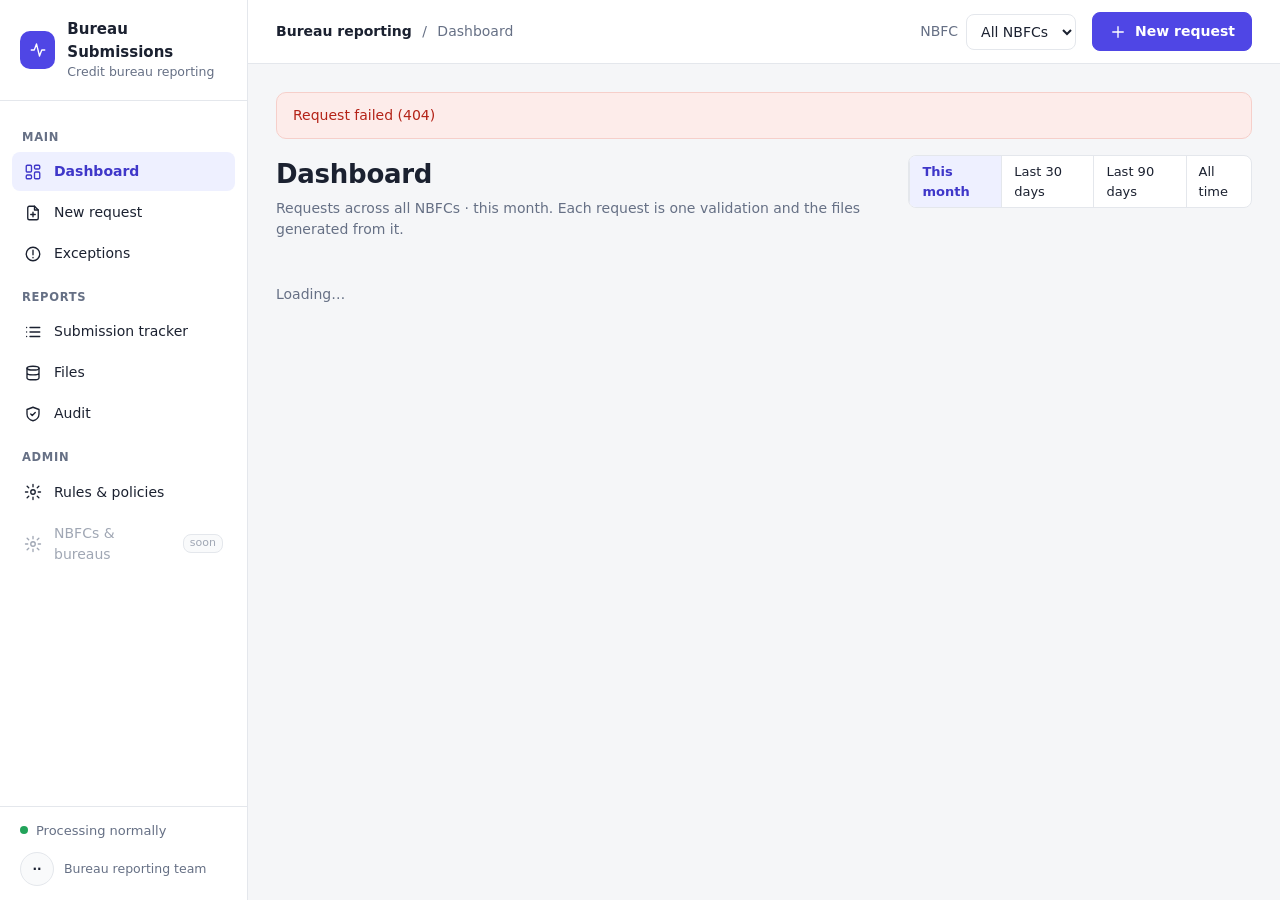
==== frontend/index.html @ a6d44965 "Bureau submissions on AWS serverless Moves the bureau submission platform from EC2 (Docker, Flask pa" ====
<!doctype html>
<html lang="en">
<head>
  <meta charset="utf-8">
  <meta name="viewport" content="width=device-width, initial-scale=1">
  <title>Dashboard · Bureau Submissions</title>
  <link rel="stylesheet" href="app.css">
  <script defer src="config.js"></script>
  <script defer src="vendor/oidc-client-ts.min.js"></script>
  <script defer src="js/core.js"></script>
  <script defer src="js/dashboard.js"></script>
  <script defer src="vendor/alpine.min.js"></script>
</head>
<body data-nav="dashboard" data-crumb="Dashboard">
<main class="content" x-data="dashboard" @tenant-changed.window="load()">
  <div class="page-head">
    <div>
      <h1>Dashboard</h1>
      <p class="subtitle">Requests <span x-text="$store.app.tenant ? 'for ' + $store.app.tenant : 'across all NBFCs'"></span>
        · <span x-text="periodLabel().toLowerCase()"></span>. Each request is one validation and the files generated from it.</p>
    </div>
    <div class="segmented">
      <template x-for="p in periods" :key="p.value">
        <a href="#" :class="p.value === period && 'on'" @click.prevent="period = p.value; load()" x-text="p.label"></a>
      </template>
    </div>
  </div>

  <p class="loading" x-show="!board">Loading…</p>
  <template x-if="board">
    <div>
      <div class="kpis">
        <a class="kpi" :href="tracker()"><span class="label">Requests raised</span>
          <span class="value" x-text="board.raised"></span><span class="hint" x-text="board.scheduled + ' scheduled'"></span></a>
        <template x-for="st in board.stages" :key="st.value">
          <a class="kpi" :class="'k-' + st.value" :href="tracker(st.value)"><span class="label" x-text="st.label"></span>
            <span class="value" x-text="st.count"></span><span class="hint" x-text="stageHint(st)"></span></a>
        </template>
      </div>

      <div class="kpis small">
        <div class="kpi"><span class="label">Records validated</span><span class="value" x-text="F.num(board.records)"></span>
          <span class="hint" x-text="F.pct(board.acceptance_rate) + ' accepted'"></span></div>
        <div class="kpi"><span class="label">Loans excluded</span><span class="value" x-text="F.num(board.excluded)"></span>
          <span class="hint">by user exceptions</span></div>
        <div class="kpi"><span class="label">Loans overridden</span><span class="value" x-text="F.num(board.overridden)"></span>
          <span class="hint">OD days / balance / amounts</span></div>
        <div class="kpi"><span class="label">Files generated</span><span class="value" x-text="F.num(board.files_generated)"></span>
          <span class="hint" x-text="F.num(board.records_submitted) + ' records submitted'"></span></div>
      </div>

      <div class="grid two">
        <div class="panel flush">
          <div class="panel-head"><h2>Needs attention</h2>
            <span class="muted" x-text="board.attention.length + (queueSlow() ? 1 : 0)"></span></div>
          <ul class="attention" x-show="board.attention.length || queueSlow()">
            <li class="bad" x-show="queueSlow()"><strong>Runs are waiting.</strong> The oldest submitted request has waited
              <span x-text="F.age($store.app.health?.waiting_seconds)"></span>. Recovery re-starts it within 15 minutes;
              check the worker alarms if it persists.</li>
            <template x-for="a in board.attention" :key="a.batch_id">
              <li :class="a.stage === 'FAILED' ? 'bad' : 'warn'">
                <a class="mono" :href="'batch.html?id=' + a.batch_id" x-text="a.batch_id"></a>
                · <span x-text="a.tenant_id"></span> · <span x-text="F.d(a.as_of_date)"></span><div x-text="a.reason"></div></li>
            </template>
          </ul>
          <div class="panel-body muted" x-show="!board.attention.length && !queueSlow()">Nothing needs attention.</div>
        </div>

        <div class="panel flush">
          <div class="panel-head"><h2>Bureaus</h2><span class="muted">files in the period</span></div>
          <div class="panel-body" x-show="board.bureaus.length">
            <template x-for="b in board.bureaus" :key="b.bureau">
              <div class="meter-row"><div class="meter-label"><strong x-text="F.title(b.bureau)"></strong>
                <span class="muted" x-text="`${b.files} file(s) · ${F.num(b.records)} records · last ${F.dt(b.last)}`"></span></div>
                <div class="meter"><span :style="`width: ${b.share}%`"></span></div></div>
            </template>
          </div>
          <div class="panel-body muted" x-show="!board.bureaus.length">No files generated in this period.</div>
        </div>
      </div>

      <div class="panel flush" x-show="board.nbfc_status">
        <div class="panel-head"><h2>NBFC status</h2><span class="muted">latest request of each active NBFC</span></div>
        <div class="table-wrap"><table>
          <thead><tr><th>NBFC</th><th>Latest request</th><th>As of</th><th>Stage</th><th class="num">Records</th><th>Files</th><th>Last activity</th></tr></thead>
          <tbody>
            <template x-for="n in board.nbfc_status || []" :key="n.tenant_id">
              <tr><td x-text="n.display_name"></td>
                <template x-if="n.latest">
                  <td class="mono"><a :href="'batch.html?id=' + n.latest.batch_id" x-text="n.latest.batch_id"></a></td></template>
                <template x-if="n.latest"><td x-text="F.d(n.latest.as_of_date)"></td></template>
                <template x-if="n.latest"><td><span class="badge" :class="'s-' + n.latest.stage" x-text="n.latest.stage_label"></span></td></template>
                <template x-if="n.latest"><td class="num" x-text="n.latest.records ? F.num(n.latest.records) : ''"></td></template>
                <template x-if="n.latest"><td x-text="n.latest.files.join(', ') || '—'"></td></template>
                <template x-if="n.latest"><td x-text="F.dt(n.latest.last_activity)"></td></template>
                <template x-if="!n.latest"><td colspan="6" class="muted">No requests yet</td></template>
              </tr>
            </template>
          </tbody>
        </table></div>
      </div>

      <div class="panel flush">
        <div class="panel-head"><h2>Recent requests</h2><a :href="tracker()">All in the tracker</a></div>
        <div class="table-wrap" x-show="board.recent.length"><table>
          <thead><tr><th>Request</th><th>NBFC</th><th>As of</th><th>Stage</th><th class="num">Records</th><th class="num">Excluded</th><th>Files</th><th>Requested</th></tr></thead>
          <tbody>
            <template x-for="r in board.recent" :key="r.batch_id">
              <tr><td class="mono"><a :href="'batch.html?id=' + r.batch_id" x-text="r.batch_id"></a></td>
                <td x-text="r.tenant_id"></td><td x-text="F.d(r.as_of_date)"></td>
                <td><span class="badge" :class="'s-' + r.stage" x-text="r.stage_label"></span></td>
                <td class="num" x-text="r.records ? F.num(r.records) : ''"></td><td class="num" x-text="r.excluded || ''"></td>
                <td x-text="r.files.join(', ') || '—'"></td>
                <td x-text="F.dt(r.created_at) + ' · ' + (r.requested_by || '—')"></td></tr>
            </template>
          </tbody>
        </table></div>
        <div class="panel-body muted" x-show="!board.recent.length">No requests in this period. <a href="new.html">Create one</a>.</div>
      </div>
    </div>
  </template>
</main>
</body>
</html>
---- frontend/app.css ----
:root {
  --bg: #f5f6f8; --panel: #fff; --text: #1b2130; --muted: #667085; --line: #e4e7ec; --soft: #f9fafb;
  --accent: #4f46e5; --accent-soft: #eef0ff; --accent-text: #3f37c9;
  --ok: #157f3d; --ok-bg: #e7f6ec; --warn: #8a5a00; --warn-bg: #fdf3dc; --bad: #b42318; --bad-bg: #fdecea;
  --run: #3f37c9; --run-bg: #eef0ff; --radius: 12px; --sidebar: 248px;
}
* { box-sizing: border-box; }
html, body { margin: 0; }
body { font: 14px/1.5 Inter, system-ui, -apple-system, "Segoe UI", Roboto, sans-serif; background: var(--bg); color: var(--text); }
a { color: var(--accent-text); text-decoration: none; }
a:hover { text-decoration: underline; }
.icon { width: 18px; height: 18px; fill: none; stroke: currentColor; stroke-width: 1.8; stroke-linecap: round; stroke-linejoin: round; flex: none; }

/* ---------- shell */
.shell { display: flex; min-height: 100vh; }
.sidebar { width: var(--sidebar); background: var(--panel); border-right: 1px solid var(--line); display: flex; flex-direction: column;
  position: sticky; top: 0; height: 100vh; }
.brand { display: flex; gap: 12px; align-items: center; padding: 18px 20px; border-bottom: 1px solid var(--line); }
.brand-mark { width: 38px; height: 38px; border-radius: 10px; background: var(--accent); color: #fff; display: grid; place-items: center; }
.brand strong { display: block; font-size: 15px; }
.brand small, .user small { display: block; color: var(--muted); font-size: 12.5px; }
.sidebar nav { padding: 12px; flex: 1; overflow-y: auto; }
.nav-group { font-size: 11.5px; font-weight: 600; letter-spacing: .06em; text-transform: uppercase; color: var(--muted); margin: 16px 10px 6px; }
.nav-item { display: flex; align-items: center; gap: 12px; padding: 9px 12px; border-radius: 8px; color: var(--text); margin-bottom: 2px; }
.nav-item:hover { background: var(--soft); text-decoration: none; }
.nav-item.active { background: var(--accent-soft); color: var(--accent-text); font-weight: 600; }
.nav-item.soon { color: #a0a7b4; cursor: default; }
.nav-item.soon em { margin-left: auto; font-style: normal; font-size: 11px; background: var(--soft); border: 1px solid var(--line); border-radius: 8px; padding: 0 6px; }
.sidebar-foot { border-top: 1px solid var(--line); padding: 14px 20px; }
.worker { display: flex; align-items: center; gap: 8px; font-size: 13px; color: var(--muted); margin-bottom: 12px; }
.worker .dot { width: 8px; height: 8px; border-radius: 50%; background: #9aa1ad; }
.worker.ok .dot { background: #22a35a; } .worker.down { color: var(--bad); } .worker.down .dot { background: var(--bad); }
.user { display: flex; gap: 10px; align-items: center; }
.avatar { width: 34px; height: 34px; border-radius: 50%; background: var(--soft); border: 1px solid var(--line); display: grid; place-items: center; font-size: 12px; font-weight: 600; }

.main { flex: 1; min-width: 0; display: flex; flex-direction: column; }
.topbar { height: 64px; background: var(--panel); border-bottom: 1px solid var(--line); display: flex; align-items: center; gap: 16px; padding: 0 28px;
  position: sticky; top: 0; z-index: 5; }
.crumbs { flex: 1; color: var(--muted); }
.crumbs a { color: var(--text); font-weight: 600; } .crumbs span { margin: 0 6px; }
.tenant-picker { display: flex; align-items: center; gap: 8px; }
.tenant-picker label { margin: 0; font-weight: 500; color: var(--muted); }
.content { padding: 28px; max-width: 1360px; width: 100%; }

/* ---------- page parts */
.page-head { display: flex; align-items: flex-start; justify-content: space-between; gap: 16px; margin-bottom: 20px; }
h1 { font-size: 26px; margin: 0; letter-spacing: -.01em; }
.subtitle { color: var(--muted); margin: 4px 0 0; }
h2 { font-size: 16px; margin: 0; }
.panel { background: var(--panel); border: 1px solid var(--line); border-radius: var(--radius); padding: 20px; margin-bottom: 20px; }
.panel-head { display: flex; justify-content: space-between; align-items: center; padding: 16px 20px; border-bottom: 1px solid var(--line); }
.panel.flush { padding: 0; overflow: hidden; }
.panel.flush table { border: 0; }
.panel.flush .panel-body { padding: 16px 20px; }
.grid { display: grid; gap: 20px; }
.cards { grid-template-columns: repeat(auto-fit, minmax(220px, 1fr)); margin-bottom: 20px; }
.card { background: var(--panel); border: 1px solid var(--line); border-radius: var(--radius); padding: 20px; }
.card .label { color: var(--muted); } .card .value { font-size: 30px; font-weight: 600; margin: 4px 0; }
.card .hint { margin: 0; }

.table-wrap { overflow-x: auto; }
table { width: 100%; border-collapse: collapse; background: var(--panel); }
th, td { text-align: left; padding: 11px 16px; border-bottom: 1px solid var(--line); vertical-align: top; }
th { font-size: 12.5px; font-weight: 500; color: var(--muted); background: var(--soft); }
tr:last-child td { border-bottom: 0; }
td.num, th.num { text-align: right; font-variant-numeric: tabular-nums; }
.muted { color: var(--muted); }
.mono { font-family: ui-monospace, "Cascadia Mono", Consolas, monospace; font-size: 12.5px; }
.badge { display: inline-flex; align-items: center; gap: 6px; padding: 2px 10px; border-radius: 999px; font-size: 12px; font-weight: 600; white-space: nowrap; }
.b-SUCCEEDED, .b-ACCEPTED, .b-VALIDATED { color: var(--ok); background: var(--ok-bg); }
.b-FAILED, .b-REJECTED, .b-REJECT_RECORD, .b-REJECT_FILE { color: var(--bad); background: var(--bad-bg); }
.b-PARTIAL, .b-REJECT_SEGMENT, .b-REJECT_FIELD, .b-WARN, .b-CANCELLED, .b-PURGED { color: var(--warn); background: var(--warn-bg); }
.b-PENDING, .b-RUNNING, .b-BUILDING, .b-EXTRACTED { color: var(--run); background: var(--run-bg); }
.flash { padding: 12px 16px; border-radius: 10px; margin-bottom: 16px; border: 1px solid transparent; }
.flash.ok { background: var(--ok-bg); color: var(--ok); border-color: #c6ebd3; }
.flash.error { background: var(--bad-bg); color: var(--bad); border-color: #f6cfca; }

/* ---------- forms */
form.inline { display: inline; }
label { display: block; font-weight: 600; margin: 14px 0 6px; }
.choices label { display: inline-flex; align-items: center; gap: 8px; font-weight: 400; margin: 4px 18px 4px 0; }
input[type=date], select, input[type=text], textarea { padding: 8px 10px; border: 1px solid var(--line); border-radius: 8px; font: inherit; background: #fff; color: var(--text); }
input:focus, select:focus, textarea:focus { outline: 2px solid var(--accent-soft); border-color: var(--accent); }
button, .button { display: inline-flex; align-items: center; gap: 8px; background: var(--accent); color: #fff; border: 1px solid var(--accent); border-radius: 8px;
  padding: 8px 16px; font: inherit; font-weight: 600; cursor: pointer; text-decoration: none; white-space: nowrap; }
button:hover, .button:hover { filter: brightness(1.05); text-decoration: none; }
button.secondary, .button.secondary { background: #fff; color: var(--text); border-color: var(--line); }
button.small { padding: 3px 10px; font-size: 12.5px; font-weight: 500; }
.row { display: flex; gap: 16px; flex-wrap: wrap; align-items: flex-end; }
.hint { color: var(--muted); font-size: 12.5px; margin-top: 4px; }
.disabled { color: #a3a9b5; }
.error-text { color: var(--bad); white-space: pre-wrap; }
.pager { margin-top: 12px; display: flex; gap: 12px; align-items: center; }

@media (max-width: 900px) {
  .sidebar { width: 64px; } .brand span:last-child, .nav-item span, .nav-item em, .nav-group, .sidebar-foot .user span:last-child,
  .worker { font-size: 0; } .brand { padding: 14px; } .nav-item { justify-content: center; }
  .topbar { padding: 0 16px; } .content { padding: 16px; } .crumbs { display: none; }
}

/* Exceptions page */
.grid.two { grid-template-columns: repeat(auto-fit, minmax(360px, 1fr)); }
.stack input[type=text], .stack textarea, .stack select { width: 100%; box-sizing: border-box; }
.stack .row > div { flex: 1; min-width: 140px; }
.scope { padding: 14px 20px; }
.scope label { margin-top: 0; }
.status { display: flex; justify-content: space-between; align-items: center; gap: 16px; border-left: 4px solid var(--ok); }
.status.stale { border-left-color: var(--warn); }
tr.removed td { color: var(--muted); }
label.confirm { display: flex; gap: 8px; align-items: flex-start; font-weight: 400; background: var(--warn-bg);
  border-radius: 8px; padding: 10px 12px; }
.b-DRAFT { color: var(--accent-text); background: var(--accent-soft); }
.status .actions { display: flex; gap: 8px; flex: none; }
.steps { display: flex; gap: 0; list-style: none; padding: 0; margin: 0 0 20px; counter-reset: step; }
.steps li { flex: 1; padding: 10px 14px; border: 1px solid var(--line); background: var(--panel); color: var(--muted);
  counter-increment: step; font-weight: 500; }
.steps li::before { content: counter(step) ". "; }
.steps li + li { border-left: 0; }
.steps li:first-child { border-radius: var(--radius) 0 0 var(--radius); }
.steps li:last-child { border-radius: 0 var(--radius) var(--radius) 0; }
.steps li.done { color: var(--ok); }
.steps li.current { background: var(--accent-soft); color: var(--accent-text); font-weight: 600; }
.button.small { padding: 3px 10px; font-size: 12.5px; }

/* Dashboard */
.segmented { display: inline-flex; border: 1px solid var(--line); border-radius: 8px; overflow: hidden; background: var(--panel); }
.segmented a { padding: 6px 12px; color: var(--text); border-left: 1px solid var(--line); font-size: 13px; }
.segmented a:first-child { border-left: 0; }
.segmented a.on { background: var(--accent-soft); color: var(--accent-text); font-weight: 600; }
.segmented a:hover { text-decoration: none; background: var(--soft); }
.kpis { display: grid; grid-template-columns: repeat(auto-fit, minmax(150px, 1fr)); gap: 12px; margin-bottom: 16px; }
.kpi { display: flex; flex-direction: column; gap: 2px; background: var(--panel); border: 1px solid var(--line);
  border-radius: var(--radius); padding: 14px 16px; color: var(--text); border-top: 3px solid var(--line); }
a.kpi:hover { text-decoration: none; border-color: var(--accent); }
.kpi .label { color: var(--muted); font-size: 12.5px; }
.kpi .value { font-size: 28px; font-weight: 600; font-variant-numeric: tabular-nums; }
.kpis.small .value { font-size: 22px; }
.kpi .hint { color: var(--muted); font-size: 12px; }
.k-AWAITING_EXCEPTIONS { border-top-color: var(--accent); }
.k-IN_PROGRESS { border-top-color: var(--run); }
.k-VALIDATED { border-top-color: var(--warn); }
.k-COMPLETED { border-top-color: var(--ok); }
.k-FAILED { border-top-color: var(--bad); }
.k-CANCELLED { border-top-color: #9aa1ad; }
.s-AWAITING_EXCEPTIONS { color: var(--accent-text); background: var(--accent-soft); }
.s-IN_PROGRESS { color: var(--run); background: var(--run-bg); }
.s-VALIDATED { color: var(--warn); background: var(--warn-bg); }
.s-COMPLETED { color: var(--ok); background: var(--ok-bg); }
.s-FAILED { color: var(--bad); background: var(--bad-bg); }
.s-CANCELLED { color: var(--muted); background: var(--soft); }
.attention { list-style: none; margin: 0; padding: 0; }
.attention li { padding: 10px 20px; border-bottom: 1px solid var(--line); border-left: 3px solid var(--warn); }
.attention li.bad { border-left-color: var(--bad); }
.attention li:last-child { border-bottom: 0; }
.attention li div { color: var(--muted); font-size: 12.5px; }
.meter-row { margin-bottom: 14px; }
.meter-label { display: flex; justify-content: space-between; gap: 8px; margin-bottom: 4px; flex-wrap: wrap; }
.meter { height: 8px; background: var(--soft); border-radius: 999px; overflow: hidden; }
.meter span { display: block; height: 100%; background: var(--accent); border-radius: 999px; }
.nowrap { white-space: nowrap; }

/* Rules & policies */
table.rules tr.changed td { background: var(--accent-soft); }
table.rules tr.off td:not(:last-child) { color: var(--muted); }
.rule-form { display: flex; gap: 6px; align-items: center; flex-wrap: wrap; }
.rule-form select, .rule-form input[type=text] { padding: 4px 8px; font-size: 13px; }
label.toggle { display: inline-flex; gap: 4px; align-items: center; font-weight: 500; margin: 0; }
pre.sql { white-space: pre-wrap; font-size: 12px; background: var(--soft); border: 1px solid var(--line); border-radius: 8px; padding: 8px 10px; margin: 6px 0 0; }
button.linkish { background: none; border: 0; padding: 0; color: var(--accent-text); font: inherit; font-size: 12.5px; cursor: pointer; }
button.linkish:hover { text-decoration: underline; filter: none; }
.rule-form input[type=date], .rule-form input[type=number] { padding: 4px 8px; font-size: 13px; border: 1px solid var(--line); border-radius: 8px; }
.custom-form fieldset { border: 1px solid var(--line); border-radius: 10px; padding: 4px 14px 12px; margin: 14px 0 0; }
.custom-form legend { font-weight: 600; padding: 0 6px; }
.custom-form .row > div { min-width: 140px; }
.custom-form .grow { flex: 1; }
.preview { margin-top: 12px; background: var(--soft); border: 1px solid var(--line); border-radius: 10px; padding: 12px 14px; }
table.mini { width: auto; margin-top: 8px; } table.mini td, table.mini th { padding: 4px 10px; }

/* Static frontend */
[x-cloak] { display: none !important; }
.loading { color: var(--muted); padding: 24px 0; }
.center-page { display: grid; place-items: center; min-height: 100vh; }

/* Login */
body.login-page { display: grid; place-items: center; min-height: 100vh; }
.login-box { width: 100%; max-width: 380px; background: var(--panel); border: 1px solid var(--line); border-radius: var(--radius);
  padding: 24px 28px; margin: 16px; box-sizing: border-box; }
.login-box .brand { padding: 0 0 16px; border-bottom: 0; }
.login-box input[type=text], .login-box input[type=password] { width: 100%; box-sizing: border-box; }
.stack.narrow { max-width: 420px; }
.stack.narrow input[type=password] { width: 100%; box-sizing: border-box; }
input[type=password] { padding: 8px 10px; border: 1px solid var(--line); border-radius: 8px; font: inherit; }
.user-actions { margin-top: 8px; font-size: 12.5px; display: flex; gap: 12px; }
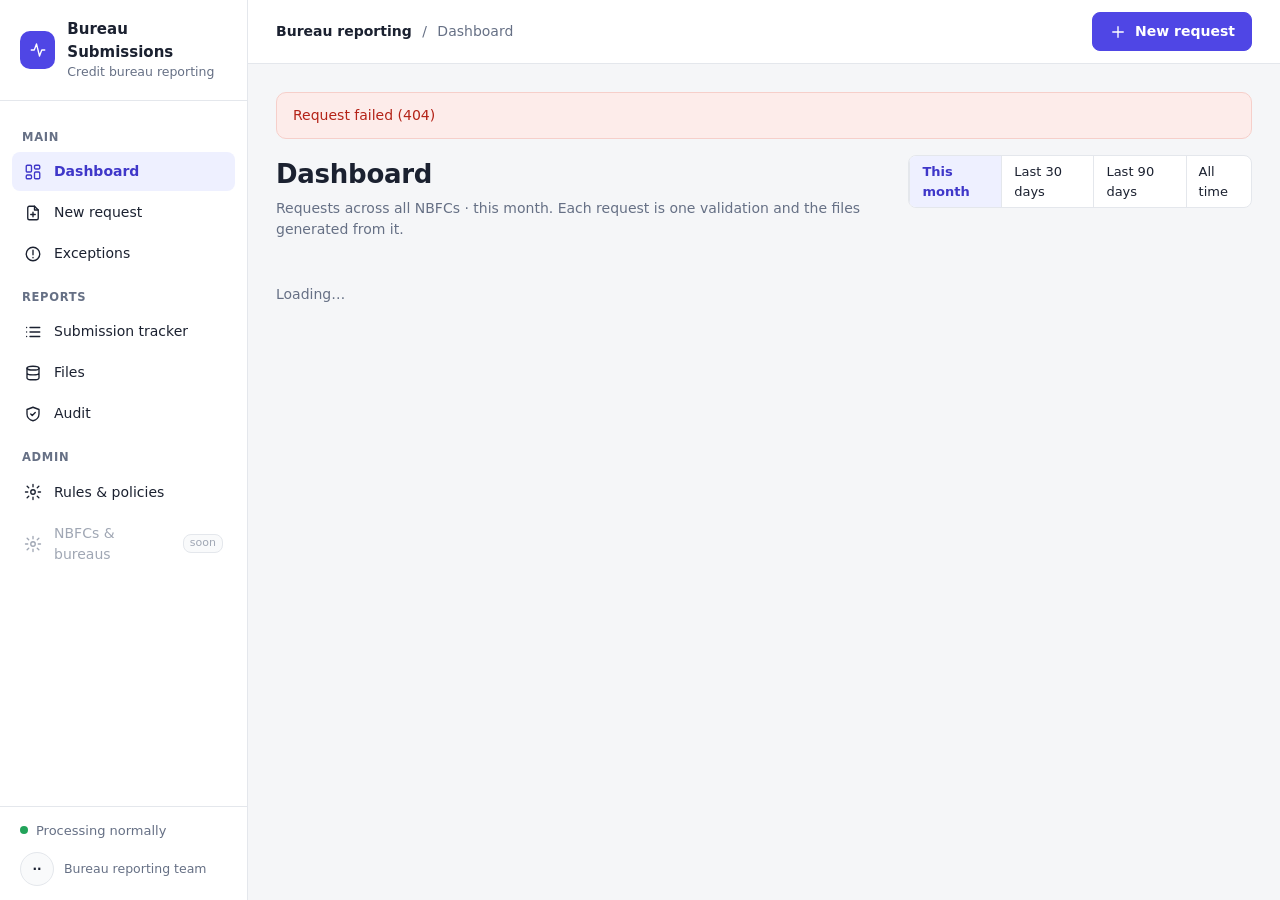
==== commit dec5811e: "Business view of findings; one NBFC per deployment Findings (request and Findings pages): - Rules gr" ====
--- a/frontend/index.html
+++ b/frontend/index.html
@@ -12,7 +12,7 @@
   <script defer src="vendor/alpine.min.js"></script>
 </head>
 <body data-nav="dashboard" data-crumb="Dashboard">
-<main class="content" x-data="dashboard" @tenant-changed.window="load()">
+<main class="content" x-data="dashboard">
   <div class="page-head">
     <div>
       <h1>Dashboard</h1>
--- a/frontend/app.css
+++ b/frontend/app.css
@@ -121,6 +121,15 @@
 .steps li.done { color: var(--ok); }
 .steps li.current { background: var(--accent-soft); color: var(--accent-text); font-weight: 600; }
 .button.small { padding: 3px 10px; font-size: 12.5px; }
+
+/* Findings by category (request and findings pages) */
+details.category { border-top: 1px solid var(--line); }
+details.category > summary { display: flex; align-items: center; gap: 10px; padding: 12px 20px; cursor: pointer; }
+details.category > summary:hover { background: var(--soft); }
+details.category[open] > summary { border-bottom: 1px solid var(--line); }
+.small-text { font-size: 11.5px; }
+tr.expected td { color: var(--muted); }
+.b-EXPECTED { color: var(--muted); background: var(--soft); }
 
 /* Dashboard */
 .segmented { display: inline-flex; border: 1px solid var(--line); border-radius: 8px; overflow: hidden; background: var(--panel); }
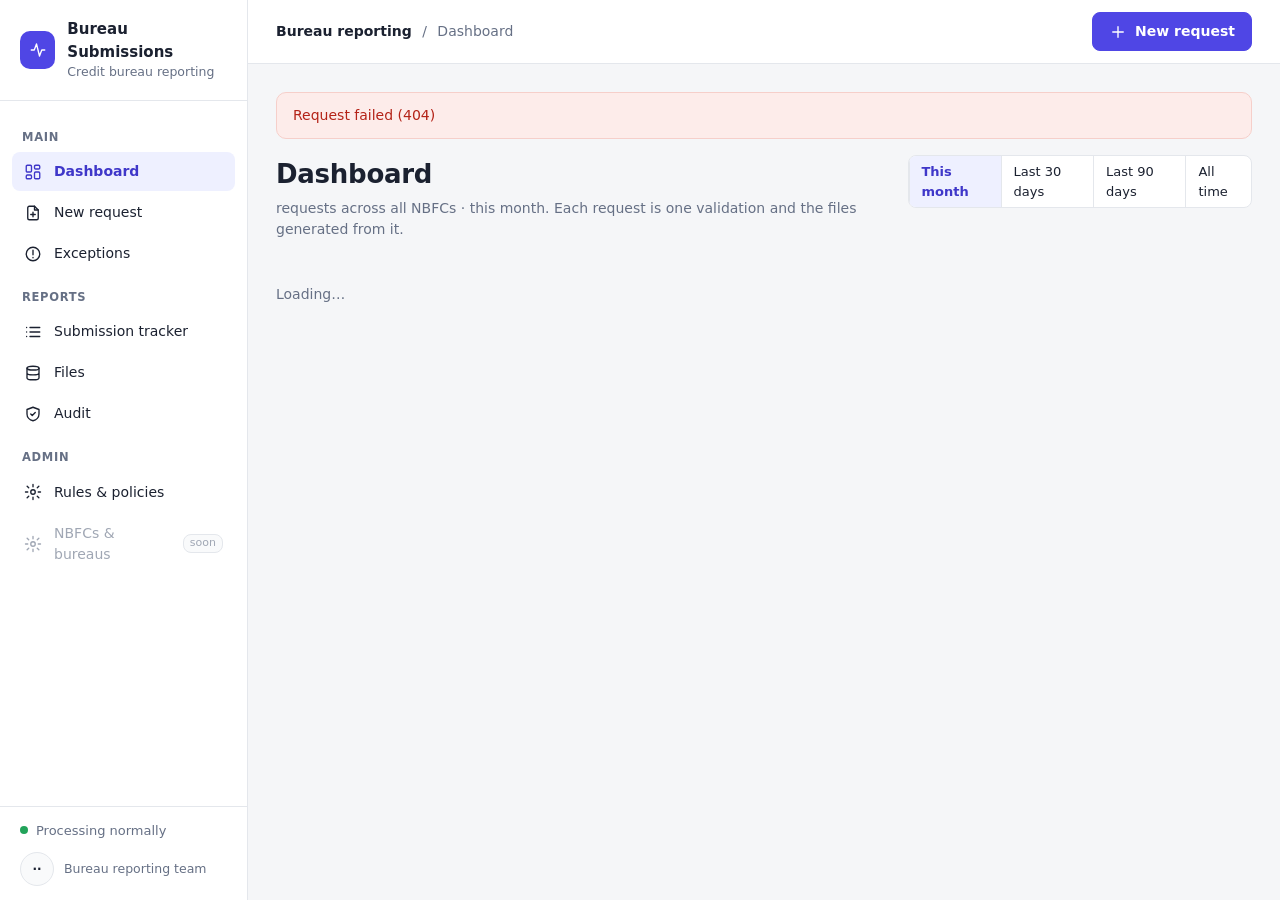
==== commit fecc1c0c: "Dashboard per submission type; no scheduled validation runs The dashboard shows one type at a time (" ====
--- a/frontend/index.html
+++ b/frontend/index.html
@@ -16,13 +16,23 @@
   <div class="page-head">
     <div>
       <h1>Dashboard</h1>
-      <p class="subtitle">Requests <span x-text="$store.app.tenant ? 'for ' + $store.app.tenant : 'across all NBFCs'"></span>
+      <p class="subtitle"><span x-text="typeLabel()"></span> requests
+        <span x-text="$store.app.tenant ? 'for ' + $store.app.tenant : 'across all NBFCs'"></span>
         · <span x-text="periodLabel().toLowerCase()"></span>. Each request is one validation and the files generated from it.</p>
     </div>
-    <div class="segmented">
-      <template x-for="p in periods" :key="p.value">
-        <a href="#" :class="p.value === period && 'on'" @click.prevent="period = p.value; load()" x-text="p.label"></a>
-      </template>
+    <div class="head-actions">
+      <div class="segmented" x-show="board && board.types.length > 1">
+        <template x-for="t in board?.types || []" :key="t.value">
+          <a href="#" :class="t.value === type && 'on'" @click.prevent="type = t.value; load()"
+             :title="t.attention ? t.attention + ' item(s) need attention' : ''">
+            <span x-text="t.label"></span><span class="count-badge" x-show="t.attention" x-text="t.attention"></span></a>
+        </template>
+      </div>
+      <div class="segmented">
+        <template x-for="p in periods" :key="p.value">
+          <a href="#" :class="p.value === period && 'on'" @click.prevent="period = p.value; load()" x-text="p.label"></a>
+        </template>
+      </div>
     </div>
   </div>
 
@@ -31,7 +41,7 @@
     <div>
       <div class="kpis">
         <a class="kpi" :href="tracker()"><span class="label">Requests raised</span>
-          <span class="value" x-text="board.raised"></span><span class="hint" x-text="board.scheduled + ' scheduled'"></span></a>
+          <span class="value" x-text="board.raised"></span><span class="hint" x-text="typeLabel().toLowerCase() + ' validations'"></span></a>
         <template x-for="st in board.stages" :key="st.value">
           <a class="kpi" :class="'k-' + st.value" :href="tracker(st.value)"><span class="label" x-text="st.label"></span>
             <span class="value" x-text="st.count"></span><span class="hint" x-text="stageHint(st)"></span></a>
@@ -40,10 +50,10 @@
 
       <div class="kpis small">
         <div class="kpi"><span class="label">Records validated</span><span class="value" x-text="F.num(board.records)"></span>
-          <span class="hint" x-text="F.pct(board.acceptance_rate) + ' accepted'"></span></div>
-        <div class="kpi"><span class="label">Loans excluded</span><span class="value" x-text="F.num(board.excluded)"></span>
+          <span class="hint" x-text="F.pct(board.acceptance_rate) + ' accepted · one record = ' + recordUnit()"></span></div>
+        <div class="kpi"><span class="label" x-text="commercial() ? 'Facilities excluded' : 'Loans excluded'"></span><span class="value" x-text="F.num(board.excluded)"></span>
           <span class="hint">by user exceptions</span></div>
-        <div class="kpi"><span class="label">Loans overridden</span><span class="value" x-text="F.num(board.overridden)"></span>
+        <div class="kpi"><span class="label" x-text="commercial() ? 'Facilities overridden' : 'Loans overridden'"></span><span class="value" x-text="F.num(board.overridden)"></span>
           <span class="hint">OD days / balance / amounts</span></div>
         <div class="kpi"><span class="label">Files generated</span><span class="value" x-text="F.num(board.files_generated)"></span>
           <span class="hint" x-text="F.num(board.records_submitted) + ' records submitted'"></span></div>
@@ -51,7 +61,7 @@
 
       <div class="grid two">
         <div class="panel flush">
-          <div class="panel-head"><h2>Needs attention</h2>
+          <div class="panel-head"><h2>Needs attention <span class="muted" x-text="'· ' + typeLabel()"></span></h2>
             <span class="muted" x-text="board.attention.length + (queueSlow() ? 1 : 0)"></span></div>
           <ul class="attention" x-show="board.attention.length || queueSlow()">
             <li class="bad" x-show="queueSlow()"><strong>Runs are waiting.</strong> The oldest submitted request has waited
@@ -67,7 +77,7 @@
         </div>
 
         <div class="panel flush">
-          <div class="panel-head"><h2>Bureaus</h2><span class="muted">files in the period</span></div>
+          <div class="panel-head"><h2>Bureaus</h2><span class="muted" x-text="typeLabel().toLowerCase() + ' files in the period'"></span></div>
           <div class="panel-body" x-show="board.bureaus.length">
             <template x-for="b in board.bureaus" :key="b.bureau">
               <div class="meter-row"><div class="meter-label"><strong x-text="F.title(b.bureau)"></strong>
@@ -101,7 +111,7 @@
       </div>
 
       <div class="panel flush">
-        <div class="panel-head"><h2>Recent requests</h2><a :href="tracker()">All in the tracker</a></div>
+        <div class="panel-head"><h2>Recent <span x-text="typeLabel().toLowerCase()"></span> requests</h2><a :href="tracker()">All in the tracker</a></div>
         <div class="table-wrap" x-show="board.recent.length"><table>
           <thead><tr><th>Request</th><th>NBFC</th><th>As of</th><th>Stage</th><th class="num">Records</th><th class="num">Excluded</th><th>Files</th><th>Requested</th></tr></thead>
           <tbody>
--- a/frontend/app.css
+++ b/frontend/app.css
@@ -137,6 +137,8 @@
 .segmented a:first-child { border-left: 0; }
 .segmented a.on { background: var(--accent-soft); color: var(--accent-text); font-weight: 600; }
 .segmented a:hover { text-decoration: none; background: var(--soft); }
+.head-actions { display: flex; gap: 8px; flex-wrap: wrap; align-items: flex-start; }
+.count-badge { display: inline-block; min-width: 18px; margin-left: 6px; padding: 0 5px; border-radius: 9px; background: var(--bad); color: #fff; font-size: 11px; line-height: 18px; text-align: center; }
 .kpis { display: grid; grid-template-columns: repeat(auto-fit, minmax(150px, 1fr)); gap: 12px; margin-bottom: 16px; }
 .kpi { display: flex; flex-direction: column; gap: 2px; background: var(--panel); border: 1px solid var(--line);
   border-radius: var(--radius); padding: 14px 16px; color: var(--text); border-top: 3px solid var(--line); }
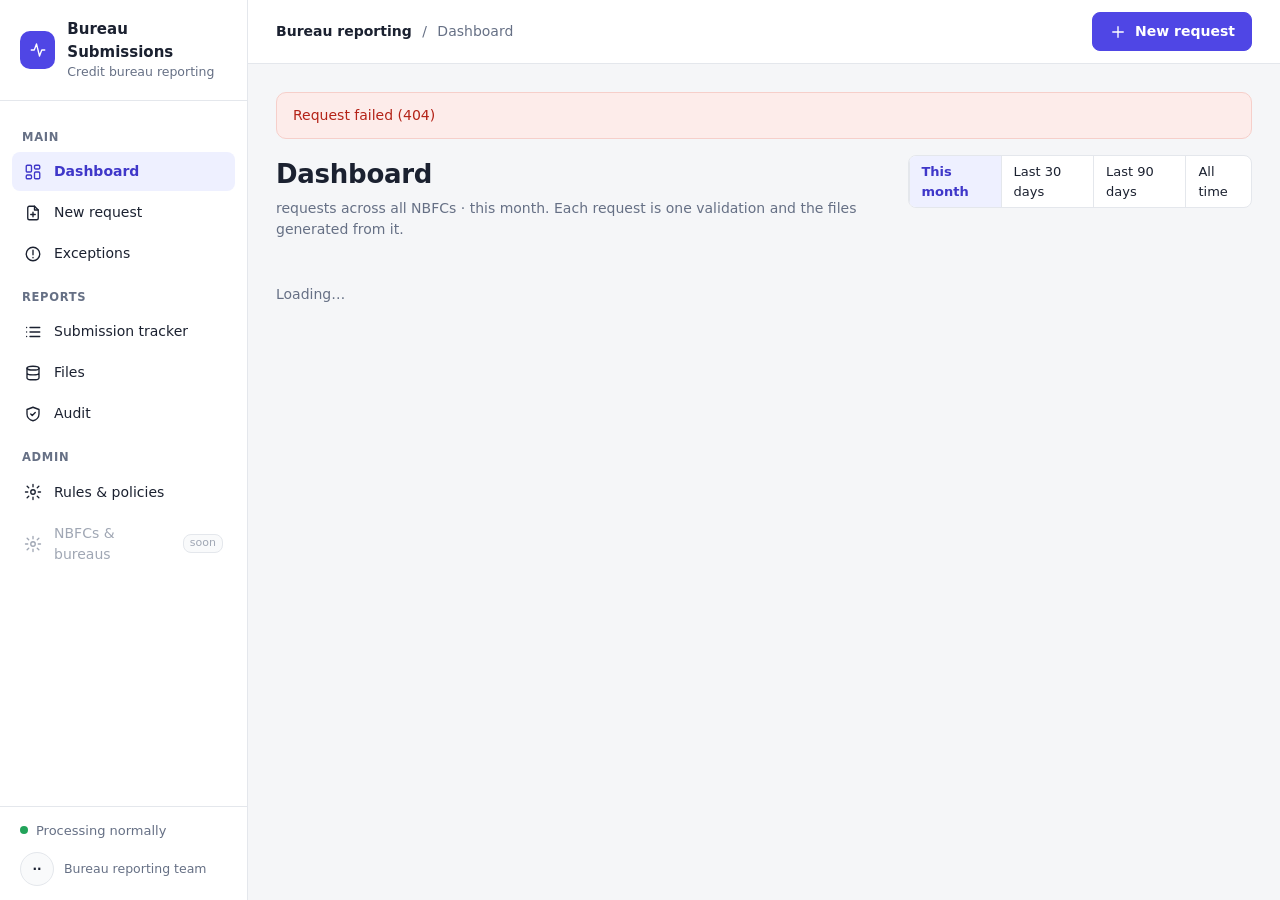
==== commit 3c601ecd: "Pages: no NBFC column (one NBFC per deployment) Removed from the dashboard (recent requests, needs a" ====
--- a/frontend/index.html
+++ b/frontend/index.html
@@ -70,7 +70,7 @@
             <template x-for="a in board.attention" :key="a.batch_id">
               <li :class="a.stage === 'FAILED' ? 'bad' : 'warn'">
                 <a class="mono" :href="'batch.html?id=' + a.batch_id" x-text="a.batch_id"></a>
-                · <span x-text="a.tenant_id"></span> · <span x-text="F.d(a.as_of_date)"></span><div x-text="a.reason"></div></li>
+                · <span x-text="F.d(a.as_of_date)"></span><div x-text="a.reason"></div></li>
             </template>
           </ul>
           <div class="panel-body muted" x-show="!board.attention.length && !queueSlow()">Nothing needs attention.</div>
@@ -113,11 +113,11 @@
       <div class="panel flush">
         <div class="panel-head"><h2>Recent <span x-text="typeLabel().toLowerCase()"></span> requests</h2><a :href="tracker()">All in the tracker</a></div>
         <div class="table-wrap" x-show="board.recent.length"><table>
-          <thead><tr><th>Request</th><th>NBFC</th><th>As of</th><th>Stage</th><th class="num">Records</th><th class="num">Excluded</th><th>Files</th><th>Requested</th></tr></thead>
+          <thead><tr><th>Request</th><th>As of</th><th>Stage</th><th class="num">Records</th><th class="num">Excluded</th><th>Files</th><th>Requested</th></tr></thead>
           <tbody>
             <template x-for="r in board.recent" :key="r.batch_id">
               <tr><td class="mono"><a :href="'batch.html?id=' + r.batch_id" x-text="r.batch_id"></a></td>
-                <td x-text="r.tenant_id"></td><td x-text="F.d(r.as_of_date)"></td>
+                <td x-text="F.d(r.as_of_date)"></td>
                 <td><span class="badge" :class="'s-' + r.stage" x-text="r.stage_label"></span></td>
                 <td class="num" x-text="r.records ? F.num(r.records) : ''"></td><td class="num" x-text="r.excluded || ''"></td>
                 <td x-text="r.files.join(', ') || '—'"></td>
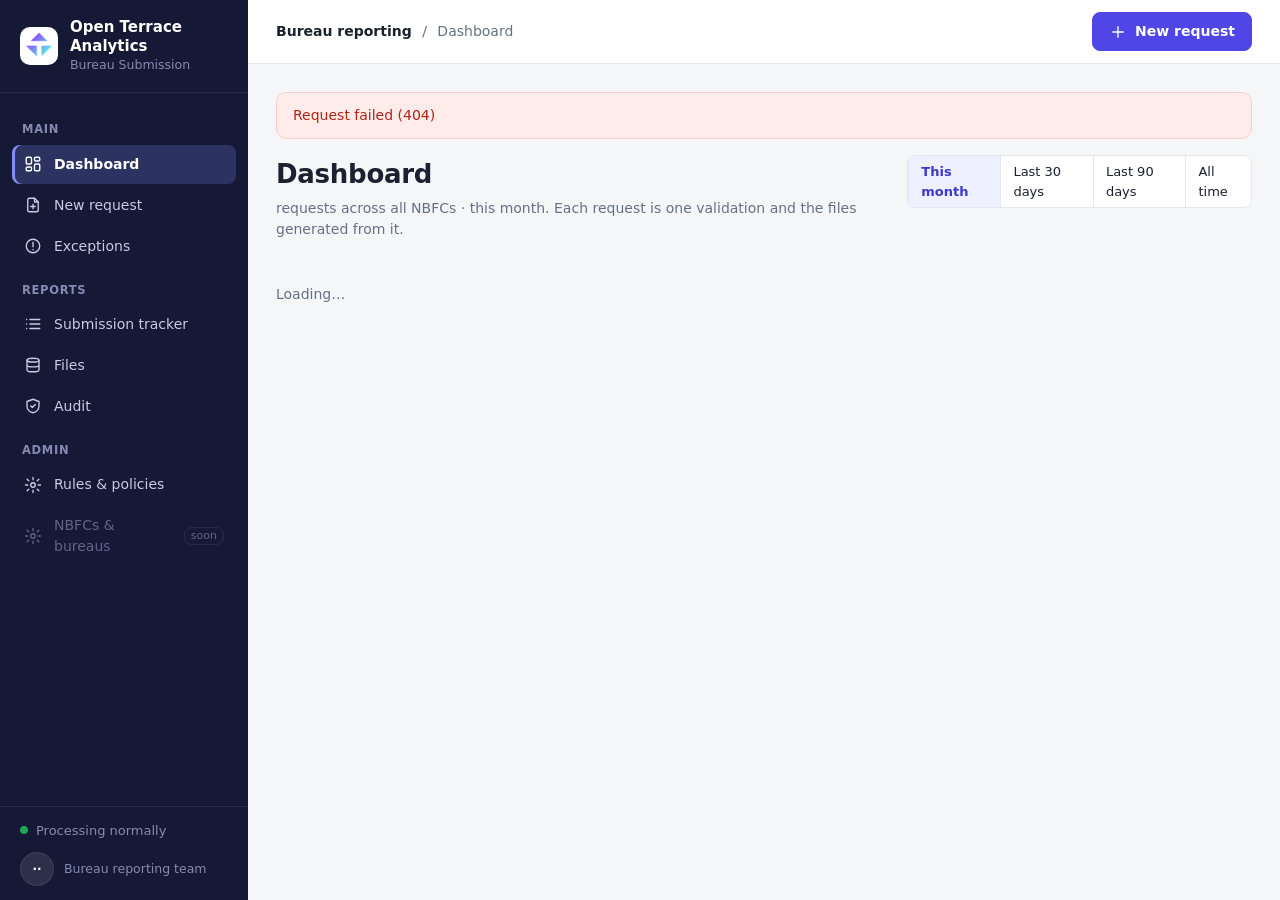
==== commit be12b134: "Branding and layout: Open Terrace Analytics logo, dark navigation, type tabs above the KPIs Sidebar " ====
--- a/frontend/index.html
+++ b/frontend/index.html
@@ -3,7 +3,8 @@
 <head>
   <meta charset="utf-8">
   <meta name="viewport" content="width=device-width, initial-scale=1">
-  <title>Dashboard · Bureau Submissions</title>
+  <title>Dashboard · Open Terrace Analytics</title>
+  <link rel="icon" type="image/png" href="logo.png">
   <link rel="stylesheet" href="app.css">
   <script defer src="config.js"></script>
   <script defer src="vendor/oidc-client-ts.min.js"></script>
@@ -20,21 +21,20 @@
         <span x-text="$store.app.tenant ? 'for ' + $store.app.tenant : 'across all NBFCs'"></span>
         · <span x-text="periodLabel().toLowerCase()"></span>. Each request is one validation and the files generated from it.</p>
     </div>
-    <div class="head-actions">
-      <div class="segmented" x-show="board && board.types.length > 1">
-        <template x-for="t in board?.types || []" :key="t.value">
-          <a href="#" :class="t.value === type && 'on'" @click.prevent="type = t.value; load()"
-             :title="t.attention ? t.attention + ' item(s) need attention' : ''">
-            <span x-text="t.label"></span><span class="count-badge" x-show="t.attention" x-text="t.attention"></span></a>
-        </template>
-      </div>
-      <div class="segmented">
-        <template x-for="p in periods" :key="p.value">
-          <a href="#" :class="p.value === period && 'on'" @click.prevent="period = p.value; load()" x-text="p.label"></a>
-        </template>
-      </div>
+    <div class="segmented">
+      <template x-for="p in periods" :key="p.value">
+        <a href="#" :class="p.value === period && 'on'" @click.prevent="period = p.value; load()" x-text="p.label"></a>
+      </template>
     </div>
   </div>
+
+  <nav class="type-tabs" x-show="board && board.types.length > 1">
+    <template x-for="t in board?.types || []" :key="t.value">
+      <a href="#" :class="t.value === type && 'on'" @click.prevent="type = t.value; load()"
+         :title="t.attention ? t.attention + ' item(s) need attention' : ''">
+        <span x-text="t.label"></span><span class="count-badge" x-show="t.attention" x-text="t.attention"></span></a>
+    </template>
+  </nav>
 
   <p class="loading" x-show="!board">Loading…</p>
   <template x-if="board">
--- a/frontend/app.css
+++ b/frontend/app.css
@@ -3,6 +3,8 @@
   --accent: #4f46e5; --accent-soft: #eef0ff; --accent-text: #3f37c9;
   --ok: #157f3d; --ok-bg: #e7f6ec; --warn: #8a5a00; --warn-bg: #fdf3dc; --bad: #b42318; --bad-bg: #fdecea;
   --run: #3f37c9; --run-bg: #eef0ff; --radius: 12px; --sidebar: 248px;
+  --nav-bg: #161936; --nav-text: #c8cbe4; --nav-muted: #858ab0; --nav-line: rgba(255, 255, 255, .08);
+  --nav-hover: rgba(255, 255, 255, .06); --nav-active: rgba(129, 140, 248, .22);
 }
 * { box-sizing: border-box; }
 html, body { margin: 0; }
@@ -13,23 +15,28 @@
 
 /* ---------- shell */
 .shell { display: flex; min-height: 100vh; }
-.sidebar { width: var(--sidebar); background: var(--panel); border-right: 1px solid var(--line); display: flex; flex-direction: column;
+.sidebar { width: var(--sidebar); background: var(--nav-bg); color: var(--nav-text); display: flex; flex-direction: column;
   position: sticky; top: 0; height: 100vh; }
-.brand { display: flex; gap: 12px; align-items: center; padding: 18px 20px; border-bottom: 1px solid var(--line); }
-.brand-mark { width: 38px; height: 38px; border-radius: 10px; background: var(--accent); color: #fff; display: grid; place-items: center; }
-.brand strong { display: block; font-size: 15px; }
-.brand small, .user small { display: block; color: var(--muted); font-size: 12.5px; }
+.brand { display: flex; gap: 12px; align-items: center; padding: 18px 20px; border-bottom: 1px solid var(--nav-line); }
+.brand-mark { width: 38px; height: 38px; border-radius: 10px; background: #fff; display: grid; place-items: center; flex: none; }
+.brand-mark img { width: 28px; height: 28px; display: block; }
+.brand strong { display: block; font-size: 15px; color: #fff; line-height: 1.25; }
+.brand small, .user small { display: block; color: var(--nav-muted); font-size: 12.5px; }
 .sidebar nav { padding: 12px; flex: 1; overflow-y: auto; }
-.nav-group { font-size: 11.5px; font-weight: 600; letter-spacing: .06em; text-transform: uppercase; color: var(--muted); margin: 16px 10px 6px; }
-.nav-item { display: flex; align-items: center; gap: 12px; padding: 9px 12px; border-radius: 8px; color: var(--text); margin-bottom: 2px; }
-.nav-item:hover { background: var(--soft); text-decoration: none; }
-.nav-item.active { background: var(--accent-soft); color: var(--accent-text); font-weight: 600; }
-.nav-item.soon { color: #a0a7b4; cursor: default; }
-.nav-item.soon em { margin-left: auto; font-style: normal; font-size: 11px; background: var(--soft); border: 1px solid var(--line); border-radius: 8px; padding: 0 6px; }
-.sidebar-foot { border-top: 1px solid var(--line); padding: 14px 20px; }
-.worker { display: flex; align-items: center; gap: 8px; font-size: 13px; color: var(--muted); margin-bottom: 12px; }
+.nav-group { font-size: 11.5px; font-weight: 600; letter-spacing: .06em; text-transform: uppercase; color: var(--nav-muted); margin: 16px 10px 6px; }
+.nav-item { display: flex; align-items: center; gap: 12px; padding: 9px 12px; border-radius: 8px; color: var(--nav-text); margin-bottom: 2px; }
+.nav-item:hover { background: var(--nav-hover); color: #fff; text-decoration: none; }
+.nav-item.active { background: var(--nav-active); color: #fff; font-weight: 600; box-shadow: inset 3px 0 0 #818cf8; }
+.nav-item.soon { color: #5f6488; cursor: default; }
+.nav-item.soon:hover { background: none; color: #5f6488; }
+.nav-item.soon em { margin-left: auto; font-style: normal; font-size: 11px; border: 1px solid var(--nav-line); border-radius: 8px; padding: 0 6px; }
+.sidebar-foot { border-top: 1px solid var(--nav-line); padding: 14px 20px; }
+.sidebar .user strong { color: #fff; }
+.sidebar .avatar { background: rgba(255, 255, 255, .1); border-color: var(--nav-line); color: #fff; }
+.sidebar .linkish { color: #a5b4fc; }
+.worker { display: flex; align-items: center; gap: 8px; font-size: 13px; color: var(--nav-muted); margin-bottom: 12px; }
 .worker .dot { width: 8px; height: 8px; border-radius: 50%; background: #9aa1ad; }
-.worker.ok .dot { background: #22a35a; } .worker.down { color: var(--bad); } .worker.down .dot { background: var(--bad); }
+.worker.ok .dot { background: #22a35a; } .worker.down { color: #fca5a5; } .worker.down .dot { background: #f87171; }
 .user { display: flex; gap: 10px; align-items: center; }
 .avatar { width: 34px; height: 34px; border-radius: 50%; background: var(--soft); border: 1px solid var(--line); display: grid; place-items: center; font-size: 12px; font-weight: 600; }
 
@@ -138,6 +145,11 @@
 .segmented a.on { background: var(--accent-soft); color: var(--accent-text); font-weight: 600; }
 .segmented a:hover { text-decoration: none; background: var(--soft); }
 .head-actions { display: flex; gap: 8px; flex-wrap: wrap; align-items: flex-start; }
+.type-tabs { display: flex; gap: 4px; border-bottom: 1px solid var(--line); margin: 0 0 18px; }
+.type-tabs a { padding: 10px 18px; font-size: 15px; font-weight: 600; color: var(--muted); border-bottom: 3px solid transparent;
+  margin-bottom: -1px; display: inline-flex; align-items: center; }
+.type-tabs a:hover { color: var(--text); text-decoration: none; }
+.type-tabs a.on { color: var(--accent-text); border-bottom-color: var(--accent); }
 .count-badge { display: inline-block; min-width: 18px; margin-left: 6px; padding: 0 5px; border-radius: 9px; background: var(--bad); color: #fff; font-size: 11px; line-height: 18px; text-align: center; }
 .kpis { display: grid; grid-template-columns: repeat(auto-fit, minmax(150px, 1fr)); gap: 12px; margin-bottom: 16px; }
 .kpi { display: flex; flex-direction: column; gap: 2px; background: var(--panel); border: 1px solid var(--line);
